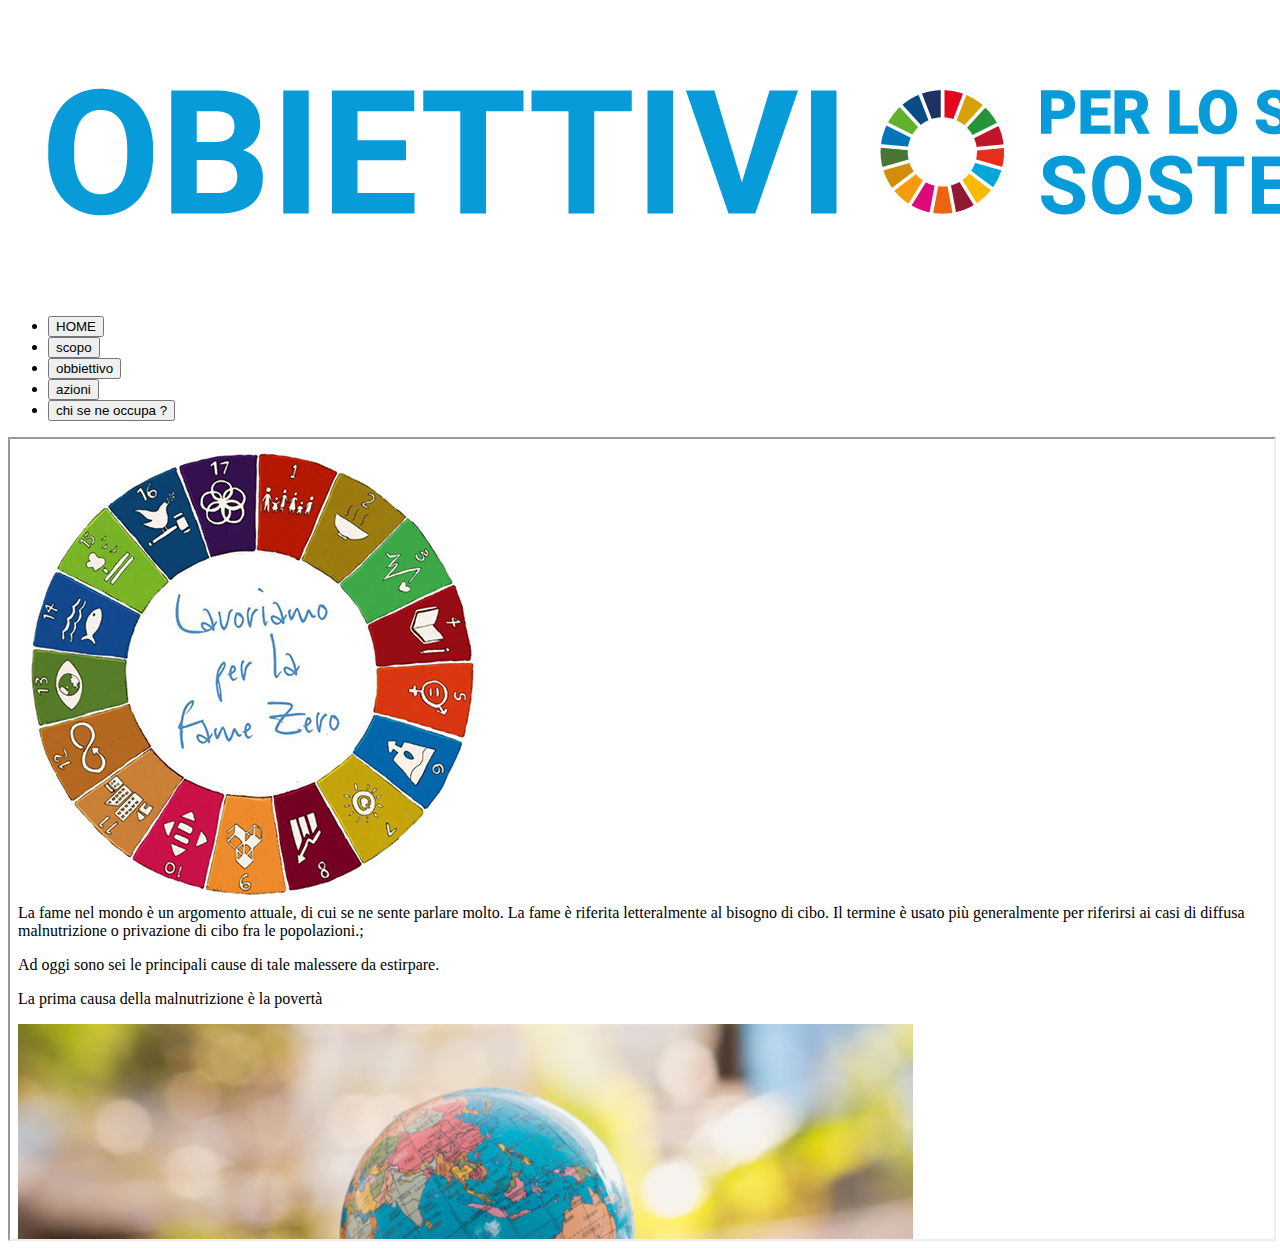
==== pgs/index.html @ 2da9a928 "prova5" ====
<!DOCTYPE html>
<html>
<head>
<meta name="viewport" content="width=device-width, initial-scale=1.0">
<link rel="stylesheet" href="/css/style.css">
<script src="/js/script.js"></script>
</head>
<body>
  
  <div class="oggetto col-12">
    <img src="/png/IT-SDG-logo-Partner-use-Horizontal-RGB.png">
  </div>
  
  
  <div class="row">
    <div class="col-3 menu">
      <ul>
        <li><button onclick="buttonfuction1('home.html')" class="button"><span>HOME</span></button></li>
        <li><button onclick="buttonfuction2('scopo.html')"class="button"><span>scopo</span></button></li>
        <li><button onclick="buttonfuction3('obbiettivo.html')"class="button"><span>obbiettivo</span></button></li>
        <li><button onclick="buttonfuction4('azioni.html')"class="button"><span>azioni</span></button></li>
        <li><button onclick="buttonfuction5('occupa.html')"class="button"><span>chi se ne occupa ?</span></button></li>
      </ul>
    </div>
  
    <div class="col-9">
      <iframe id="myframe" src="/pgs/home.html" name="iframe_a" height="800px" width="100%" title="Iframe Example"></iframe>
      
     
    </div>
  </div>
  
  
  </body>
  </html>
</body>
</html>
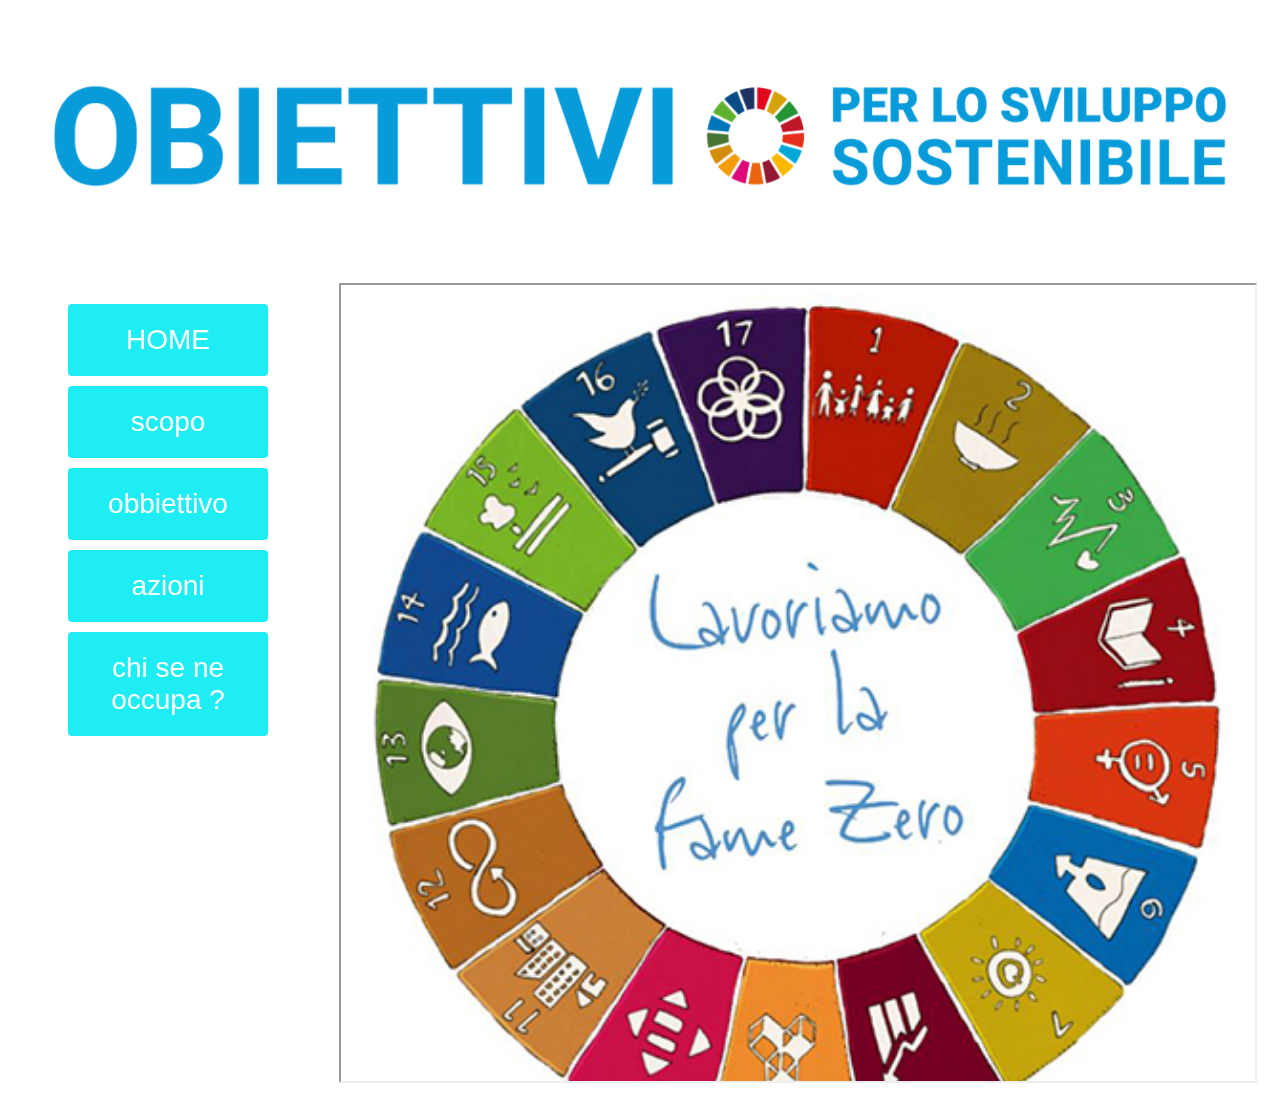
==== commit d5f5a88f: "test css" ====
--- a/pgs/index.html
+++ b/pgs/index.html
@@ -15,11 +15,10 @@
   <div class="row">
     <div class="col-3 menu">
       <ul>
-        <li><button onclick="buttonfuction1('home.html')" class="button"><span>HOME</span></button></li>
-        <li><button onclick="buttonfuction2('scopo.html')"class="button"><span>scopo</span></button></li>
-        <li><button onclick="buttonfuction3('obbiettivo.html')"class="button"><span>obbiettivo</span></button></li>
-        <li><button onclick="buttonfuction4('azioni.html')"class="button"><span>azioni</span></button></li>
-        <li><button onclick="buttonfuction5('occupa.html')"class="button"><span>chi se ne occupa ?</span></button></li>
+        <button onclick="buttonfuction1('home.html')" class="button"><span>HOME</span></button>
+        <button onclick="buttonfuction2('scopo.html')"class="button"><span>scopo</span></button>
+        <button onclick="buttonfuction3('obbiettivo.html')"class="button"><span>obbiettivo</span></button>        <button onclick="buttonfuction4('azioni.html')"class="button"><span>azioni</span></button></li>
+        <button onclick="buttonfuction5('occupa.html')"class="button"><span>chi se ne occupa ?</span></button>
       </ul>
     </div>
   
--- a/css/style.css
+++ b/css/style.css
@@ -0,0 +1,141 @@
+* {
+    box-sizing: border-box;
+  }
+  
+  .row::after {
+    content: "";
+    clear: both;
+    display: table;
+  }
+  
+  /* For mobile phones: */
+[class*="col-"] {
+  width: 100%;
+  float:left;
+  padding: 15px;
+}
+
+
+  
+  html {
+    font-family: "Lucida Sans", sans-serif;
+  }
+  
+  .header {
+    background-color: rgba(161, 30, 30, 0.829);
+    color: #ffffff;
+    padding: 15px;
+  }
+  
+  
+  button {
+    border-radius: 4px;
+    background-color: #1eedf4;
+    border: none;
+    color: #FFFFFF;
+    text-align: center;
+    font-size: 28px;
+    padding: 20px;
+    width: 200px;
+    transition: all 0.5s;
+    cursor: pointer;
+    margin: 5px;
+  }
+  
+  .button span {
+    cursor: pointer;
+    display: inline-block;
+    position: relative;
+    transition: 0.5s;
+  }
+  
+  .button span:after {
+    content: '\00bb';
+    position: absolute;
+    opacity: 0;
+    top: 0;
+    right: -20px;
+    transition: 0.5s;
+  }
+  
+  .button:hover span {
+    padding-right: 25px;
+  }
+  
+  .button:hover span:after {
+    opacity: 1;
+    right: 0;
+  }
+  
+  .oggetto1{
+    width:100%
+  }
+  .oggetto2{
+    width:100%
+  }
+  .oggetto3{
+    width:60%;
+    
+  }
+  .oggetto4{
+    width:60%;
+  }
+  .oggetto5{
+    width:60%;
+  }
+  .oggetto6{
+    width:60%
+  }
+  div.absolute {
+    float: left;
+    top: 80px;
+    right: 0;
+    width: 300px;
+    height: 220px;
+    border: 3px solid #1eedf4;;
+    background-color: #f4b01e;
+  }
+  .oggetto{
+    position: sticky;
+    top:0;
+  }
+  img{
+    width:100%
+    
+  }
+  
+  @media only screen and (min-width: 600px) {
+    div.absolute {float: right;}
+    /* For tablets: */
+    .col-s-1 {width: 8.33%;}
+    .col-s-2 {width: 16.66%;}
+    .col-s-3 {width: 25%;}
+    .col-s-4 {width: 33.33%;}
+    .col-s-5 {width: 41.66%;}
+    .col-s-6 {width: 50%;}
+    .col-s-7 {width: 58.33%;}
+    .col-s-8 {width: 66.66%;}
+    .col-s-9 {width: 75%;}
+    .col-s-10 {width: 83.33%;}
+    .col-s-11 {width: 91.66%;}
+    .col-s-12 {width: 100%;}
+  
+    
+  }
+  @media only screen and (min-width: 1053px) {
+    /* For desktop: */
+    .col-1 {width: 8.33%;}
+    .col-2 {width: 16.66%;}
+    .col-3 {width: 25%;}
+    .col-4 {width: 33.33%;}
+    .col-5 {width: 41.66%;}
+    .col-6 {width: 50%;}
+    .col-7 {width: 58.33%;}
+    .col-8 {width: 66.66%;}
+    .col-9 {width: 75%;}
+    .col-10 {width: 83.33%;}
+    .col-11 {width: 91.66%;}
+    .col-12 {width: 100%;}
+  }
+
+
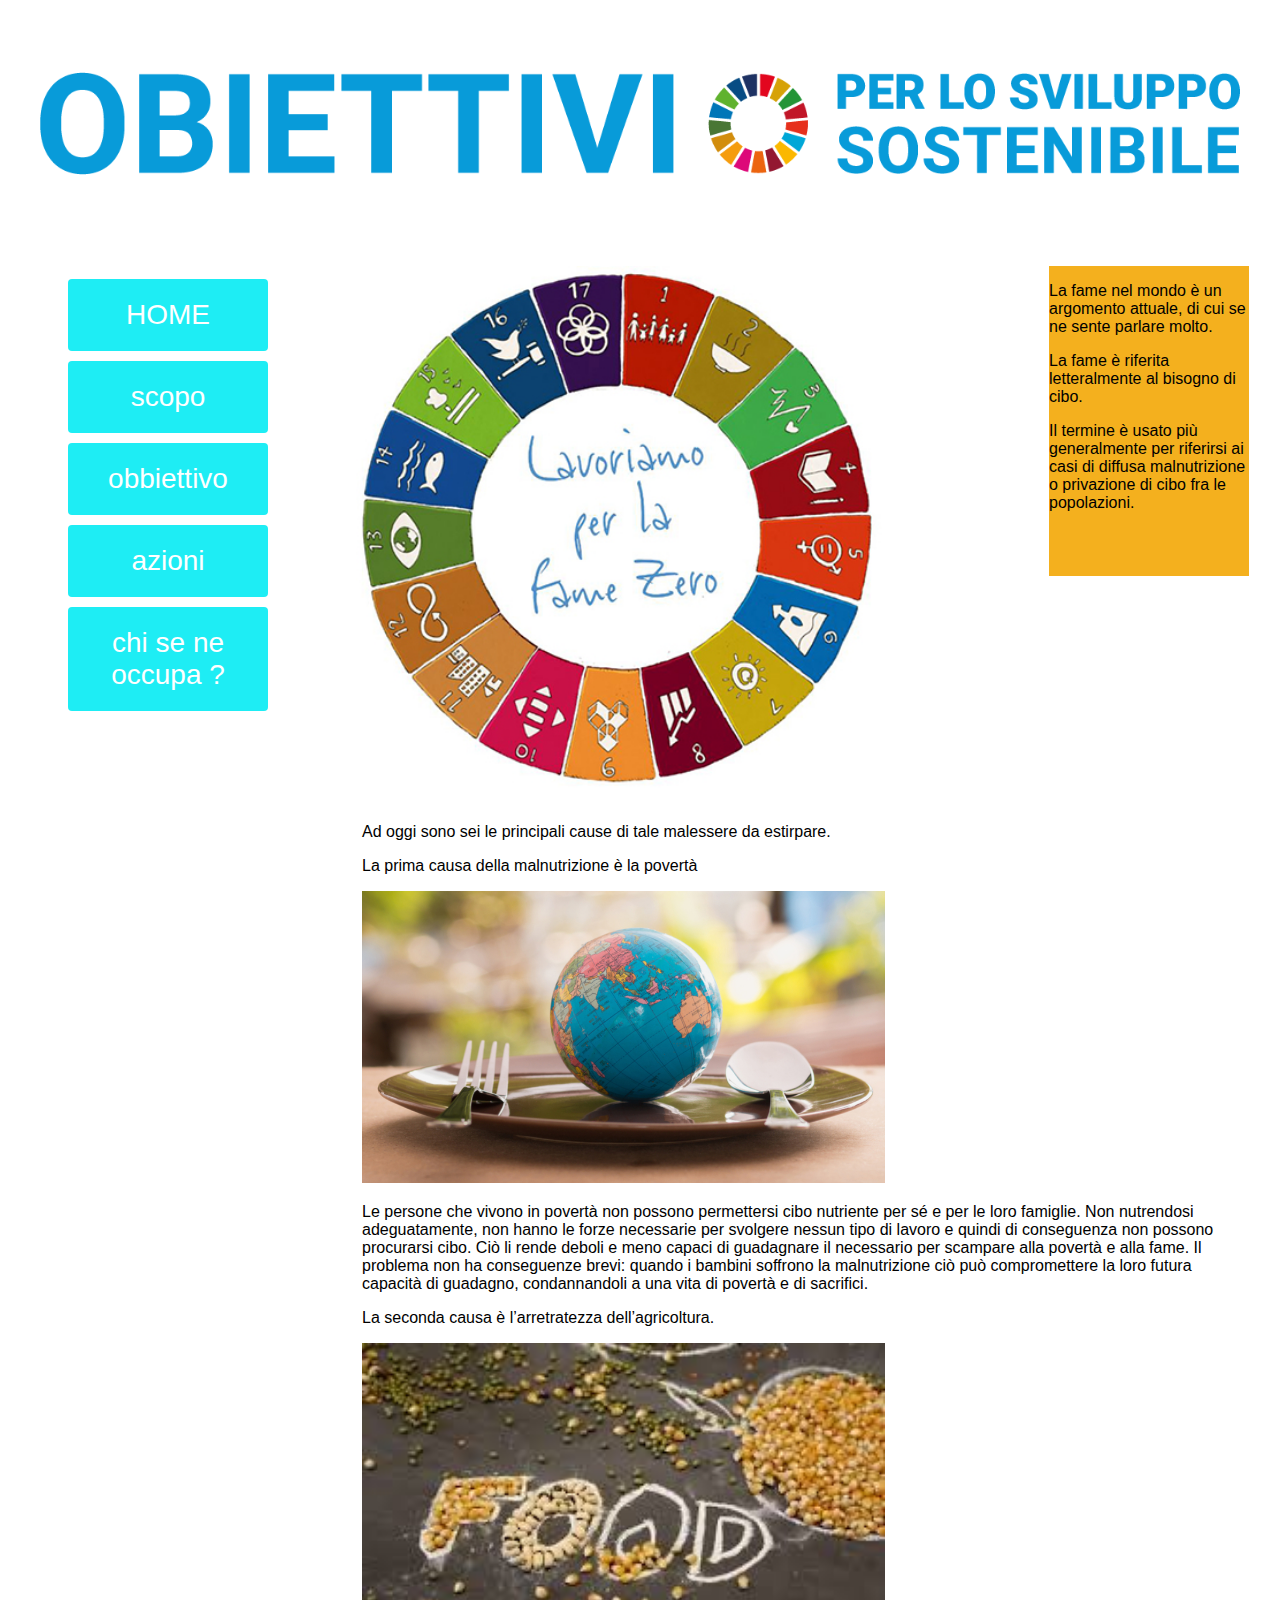
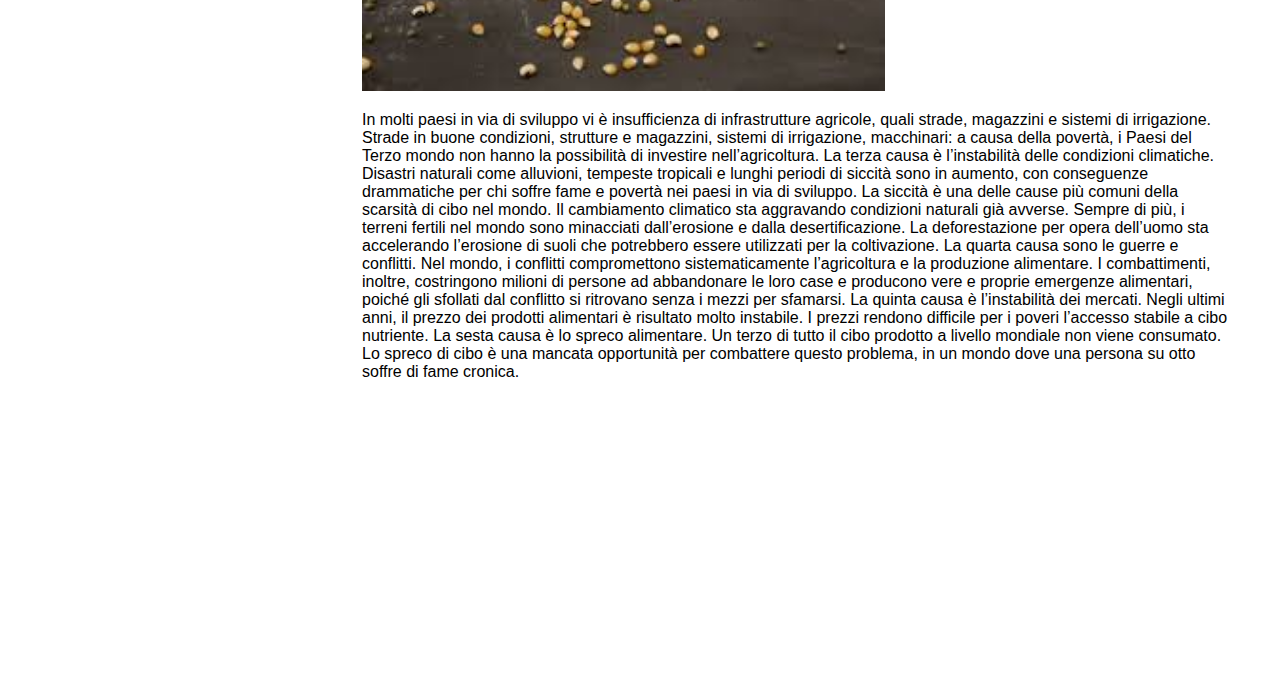
==== commit 35eb3768: "prova12" ====
--- a/pgs/index.html
+++ b/pgs/index.html
@@ -7,23 +7,23 @@
 </head>
 <body>
   
-  <div class="oggetto col-12">
+  <head class="oggetto col-12">
     <img src="/png/IT-SDG-logo-Partner-use-Horizontal-RGB.png">
-  </div>
+  </head>
   
   
   <div class="row">
-    <div class="col-3 menu">
+    <nav class="col-3 menu">
       <ul>
         <button onclick="buttonfuction1('home.html')" class="button"><span>HOME</span></button>
         <button onclick="buttonfuction2('scopo.html')"class="button"><span>scopo</span></button>
         <button onclick="buttonfuction3('obbiettivo.html')"class="button"><span>obbiettivo</span></button>        <button onclick="buttonfuction4('azioni.html')"class="button"><span>azioni</span></button></li>
         <button onclick="buttonfuction5('occupa.html')"class="button"><span>chi se ne occupa ?</span></button>
       </ul>
-    </div>
+    </nav>
   
     <div class="col-9">
-      <iframe id="myframe" src="/pgs/home.html" name="iframe_a" height="800px" width="100%" title="Iframe Example"></iframe>
+      <iframe id="myframe" src="/pgs/home.html" name="iframe_a" height="2000px" width="100%" title="Iframe Example"></iframe>
       
      
     </div>
--- a/css/style.css
+++ b/css/style.css
@@ -19,12 +19,6 @@
   
   html {
     font-family: "Lucida Sans", sans-serif;
-  }
-  
-  .header {
-    background-color: rgba(161, 30, 30, 0.829);
-    color: #ffffff;
-    padding: 15px;
   }
   
   
@@ -66,12 +60,12 @@
     opacity: 1;
     right: 0;
   }
-  
+  /**/
   .oggetto1{
-    width:100%
+    width:60%
   }
   .oggetto2{
-    width:100%
+    width:60%
   }
   .oggetto3{
     width:60%;
@@ -86,22 +80,52 @@
   .oggetto6{
     width:60%
   }
+  .oggetto7{
+    width:20%;
+    
+  }
+  .oggetto8{
+    width:20%;
+  }
+  .oggetto9{
+    width:20%;
+  }
+  .oggetto10{
+    width:20%;
+  }
+  .oggetto11{
+    width:20%;
+  }
+  .oggetto12{
+    width:20%;
+  }
+  .oggetto13{
+    width:20%;
+  }
+  .oggetto14{
+    width:20%;
+  }
+  .oggetto15{
+    width:20%;
+  }
+  .oggetto16{
+    width:20%
+  }
   div.absolute {
     float: left;
     top: 80px;
     right: 0;
-    width: 300px;
-    height: 220px;
-    border: 3px solid #1eedf4;;
+    width: 200px;
+    height: 310px;
     background-color: #f4b01e;
   }
-  .oggetto{
-    position: sticky;
-    top:0;
-  }
+  
   img{
     width:100%
     
+  }
+  iframe{
+    border-style: none;
   }
   
   @media only screen and (min-width: 600px) {
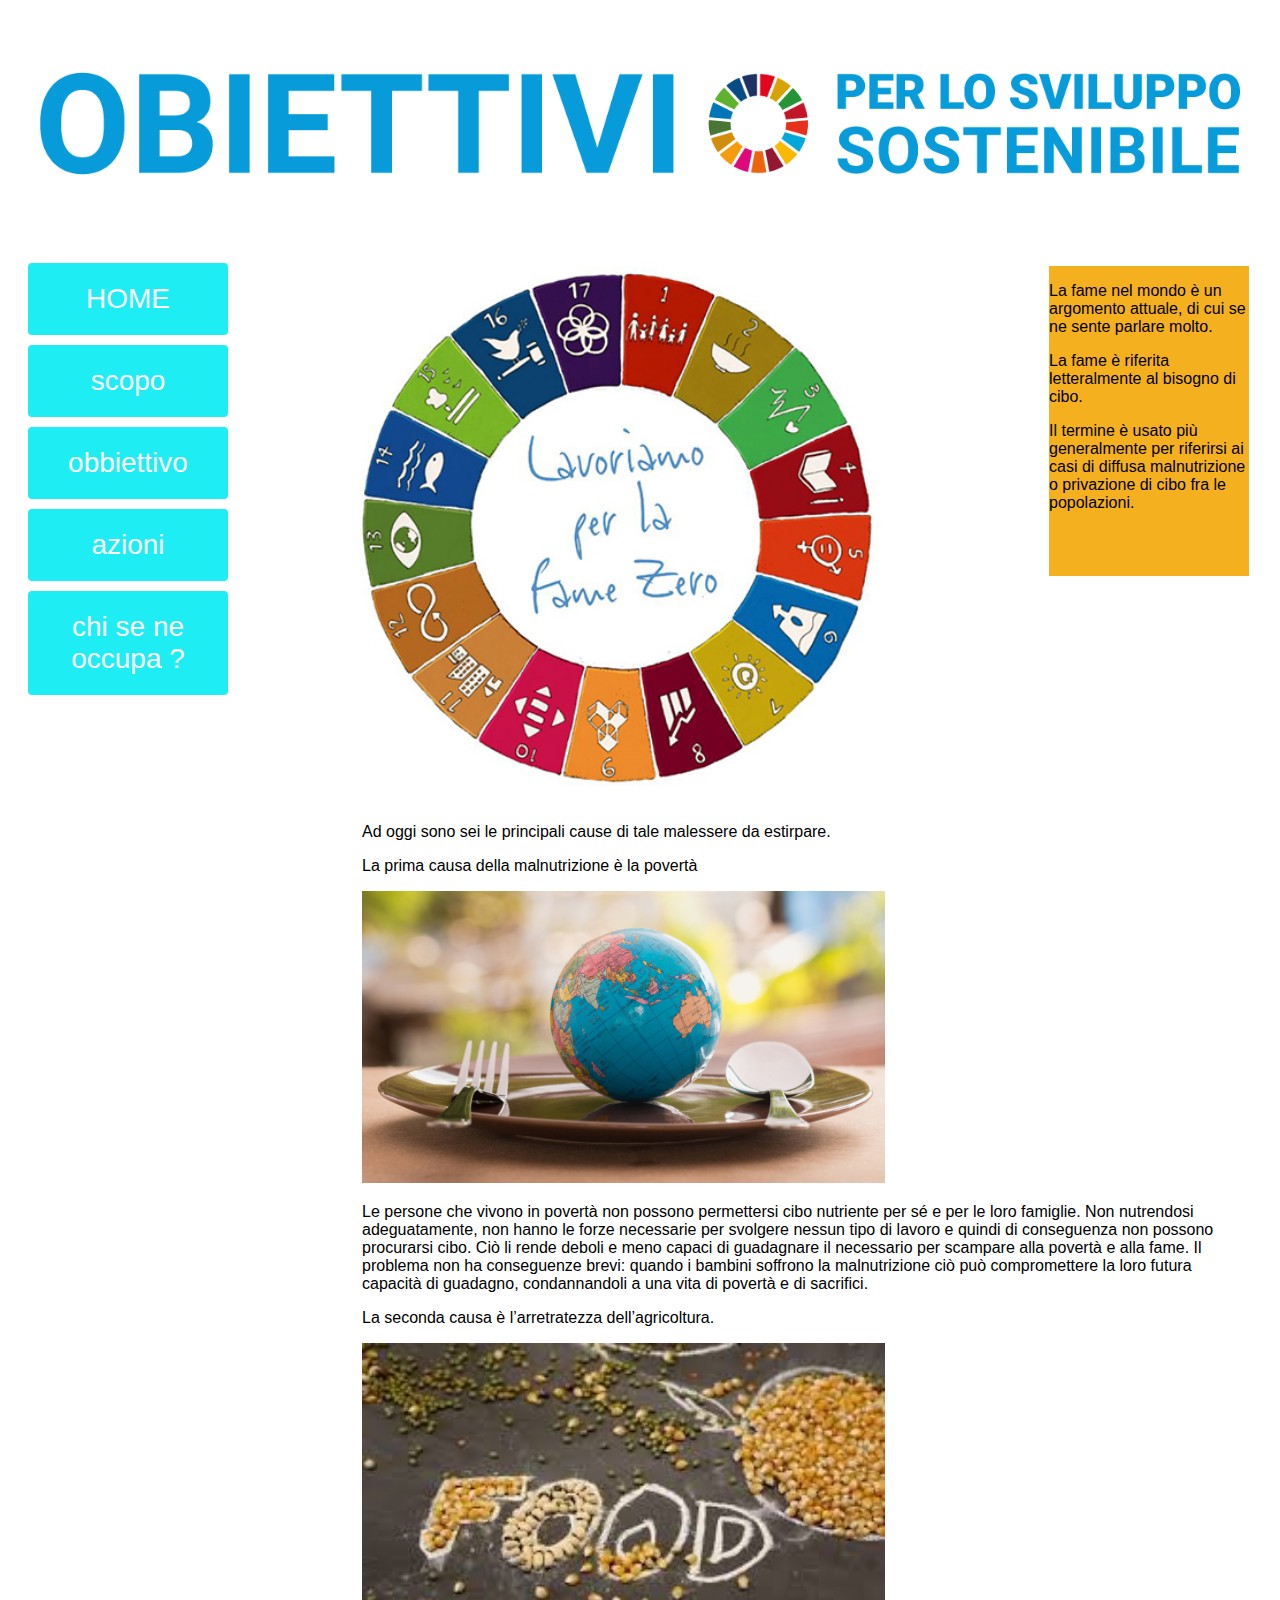
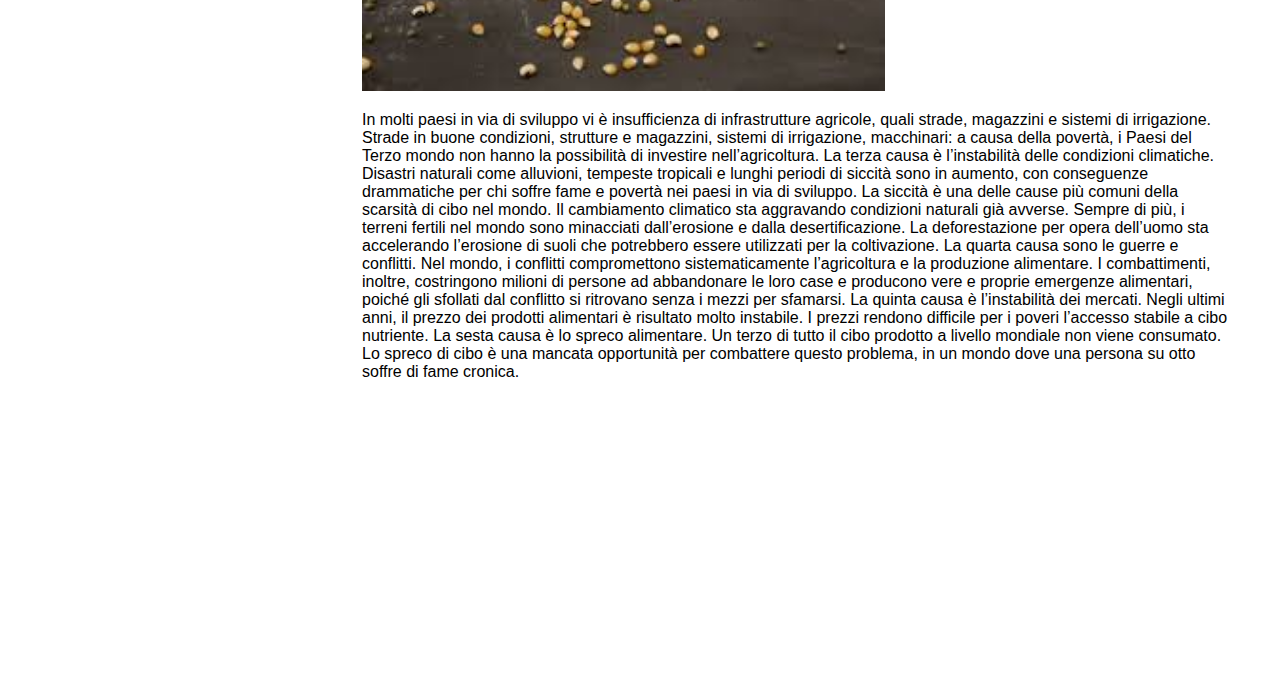
==== commit 0a956d03: "prova13" ====
--- a/pgs/index.html
+++ b/pgs/index.html
@@ -14,12 +14,18 @@
   
   <div class="row">
     <nav class="col-3 menu">
-      <ul>
+      
         <button onclick="buttonfuction1('home.html')" class="button"><span>HOME</span></button>
+        <div class="line"></div>
         <button onclick="buttonfuction2('scopo.html')"class="button"><span>scopo</span></button>
-        <button onclick="buttonfuction3('obbiettivo.html')"class="button"><span>obbiettivo</span></button>        <button onclick="buttonfuction4('azioni.html')"class="button"><span>azioni</span></button></li>
+        <div class="line"></div>
+        <button onclick="buttonfuction3('obbiettivo.html')"class="button"><span>obbiettivo</span></button>
+        <div class="line"></div>
+        <button onclick="buttonfuction4('azioni.html')"class="button"><span>azioni</span></button></li>
+        <div class="line"></div>
         <button onclick="buttonfuction5('occupa.html')"class="button"><span>chi se ne occupa ?</span></button>
-      </ul>
+        <div class="line"></div>
+      
     </nav>
   
     <div class="col-9">
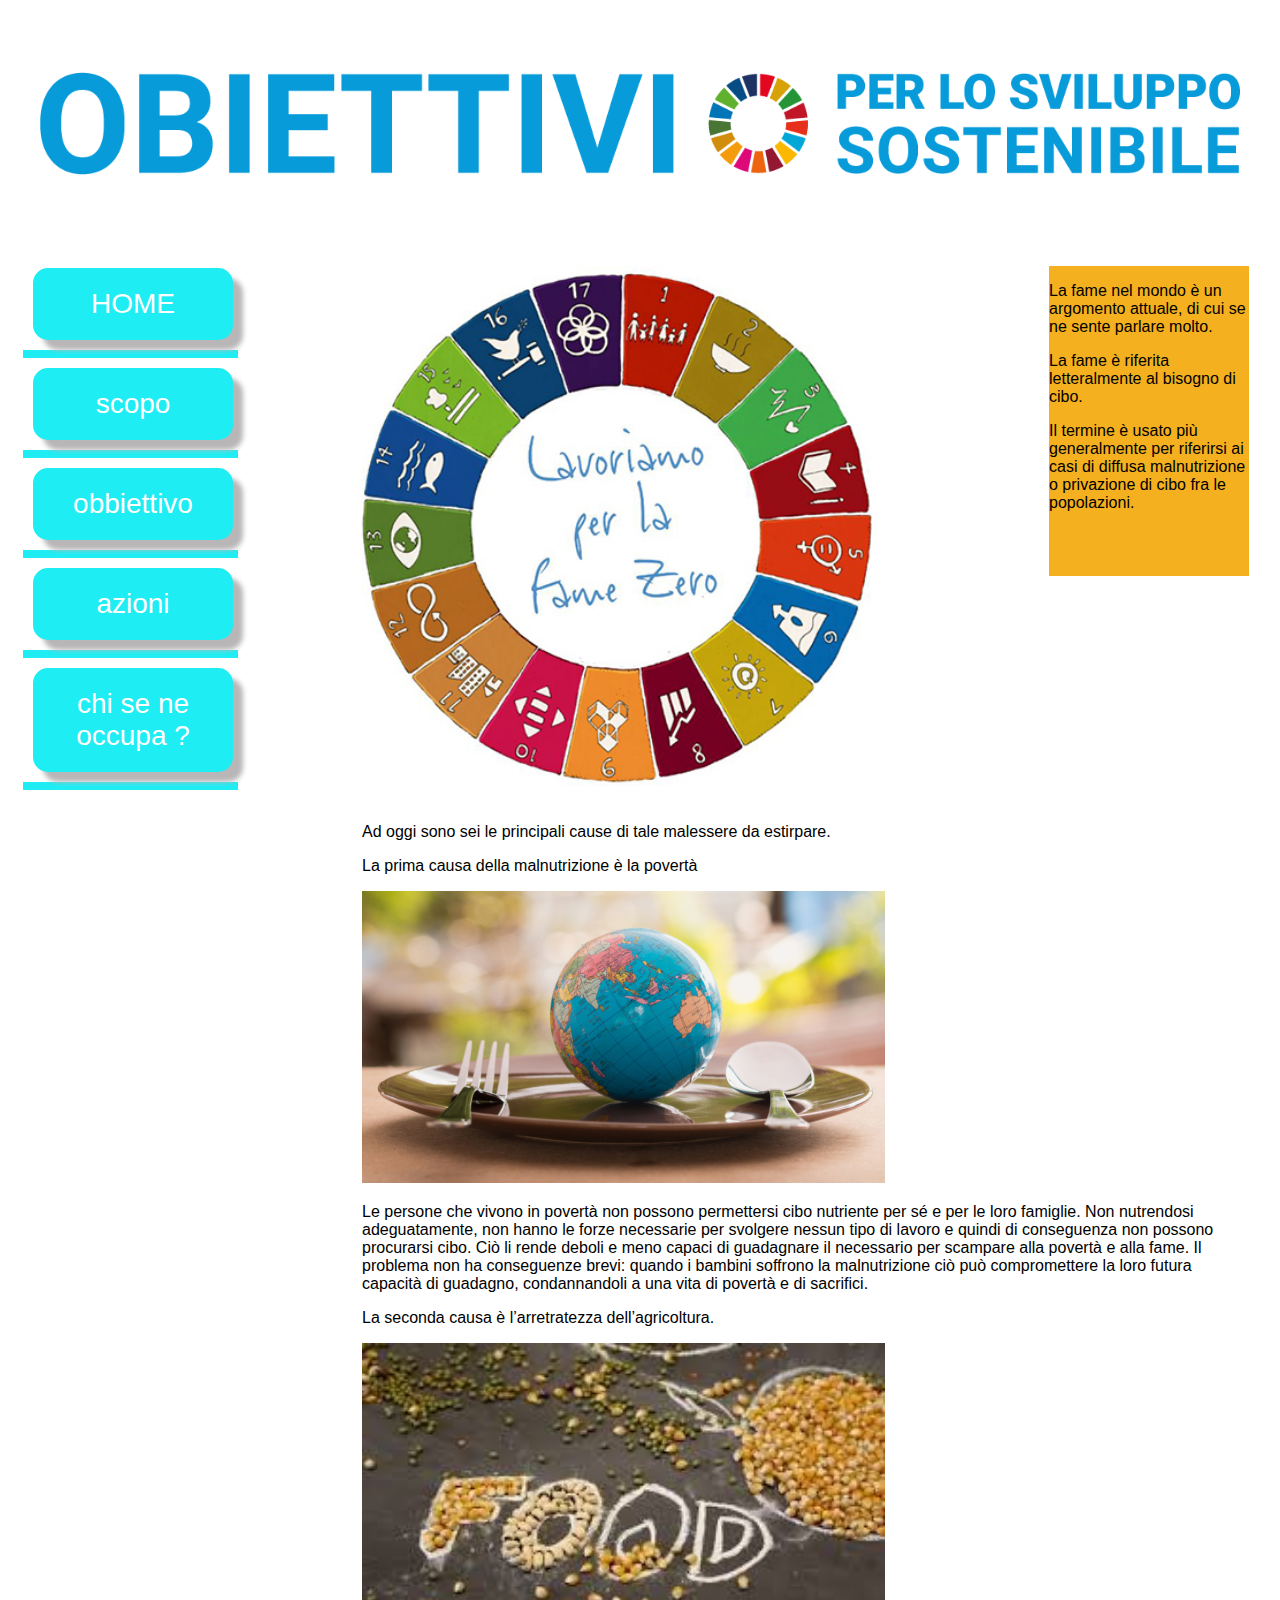
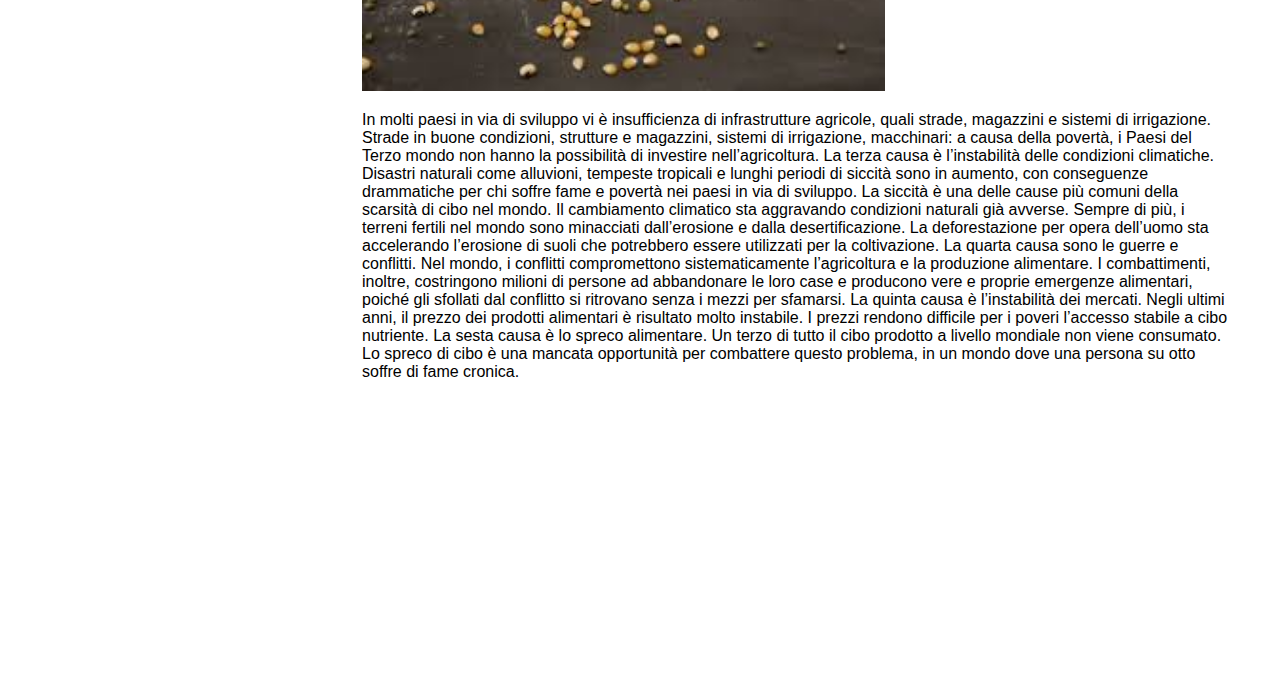
==== commit a931c76a: "prova14" ====
--- a/pgs/index.html
+++ b/pgs/index.html
@@ -4,6 +4,8 @@
 <meta name="viewport" content="width=device-width, initial-scale=1.0">
 <link rel="stylesheet" href="/css/style.css">
 <script src="/js/script.js"></script>
+<link rel="icon" href="/png/home-page.png" type="image/png">
+<title>HOME</title>
 </head>
 <body>
   
@@ -14,6 +16,7 @@
   
   <div class="row">
     <nav class="col-3 menu">
+      
       
         <button onclick="buttonfuction1('home.html')" class="button"><span>HOME</span></button>
         <div class="line"></div>
--- a/css/style.css
+++ b/css/style.css
@@ -23,17 +23,19 @@
   
   
   button {
-    border-radius: 4px;
+    border-radius: 15px;
     background-color: #1eedf4;
     border: none;
+    box-shadow: 10px 10px 5px #b8b6b6;
     color: #FFFFFF;
     text-align: center;
     font-size: 28px;
     padding: 20px;
     width: 200px;
     transition: all 0.5s;
-    cursor: pointer;
-    margin: 5px;
+    cursor:default;
+    margin: 10px;
+    
   }
   
   .button span {
@@ -41,6 +43,9 @@
     display: inline-block;
     position: relative;
     transition: 0.5s;
+    
+   
+   
   }
   
   .button span:after {
@@ -50,15 +55,46 @@
     top: 0;
     right: -20px;
     transition: 0.5s;
-  }
+       
+    
+  }
+  
   
   .button:hover span {
     padding-right: 25px;
+    animation: rotate_effect 5s infinite ease-in-out;
+    
   }
   
   .button:hover span:after {
     opacity: 1;
     right: 0;
+    
+    
+    
+  }
+  @keyframes rotate_effect{
+    0%{transform: rotate(0deg); }
+    20%{transform: rotate(0deg); }
+    40%{transform: rotate(10deg); }
+    60%{transform: rotate(-10deg); }
+    80%{transform: rotate(0deg); }
+    100%{transform: rotate(0deg); }
+  }
+  .line{
+    width:75%;
+    height:8px;
+    background: #1eedf4;
+    animation:line_grow 5s infinite ease-in-out;
+
+    
+  }
+  @keyframes line_grow{
+    0%{width: 0%;}
+    50%{width:100%;opacity: 1;}
+    75%{width:100%;opacity: 0;}
+
+    100%{width:0%;}
   }
   /**/
   .oggetto1{
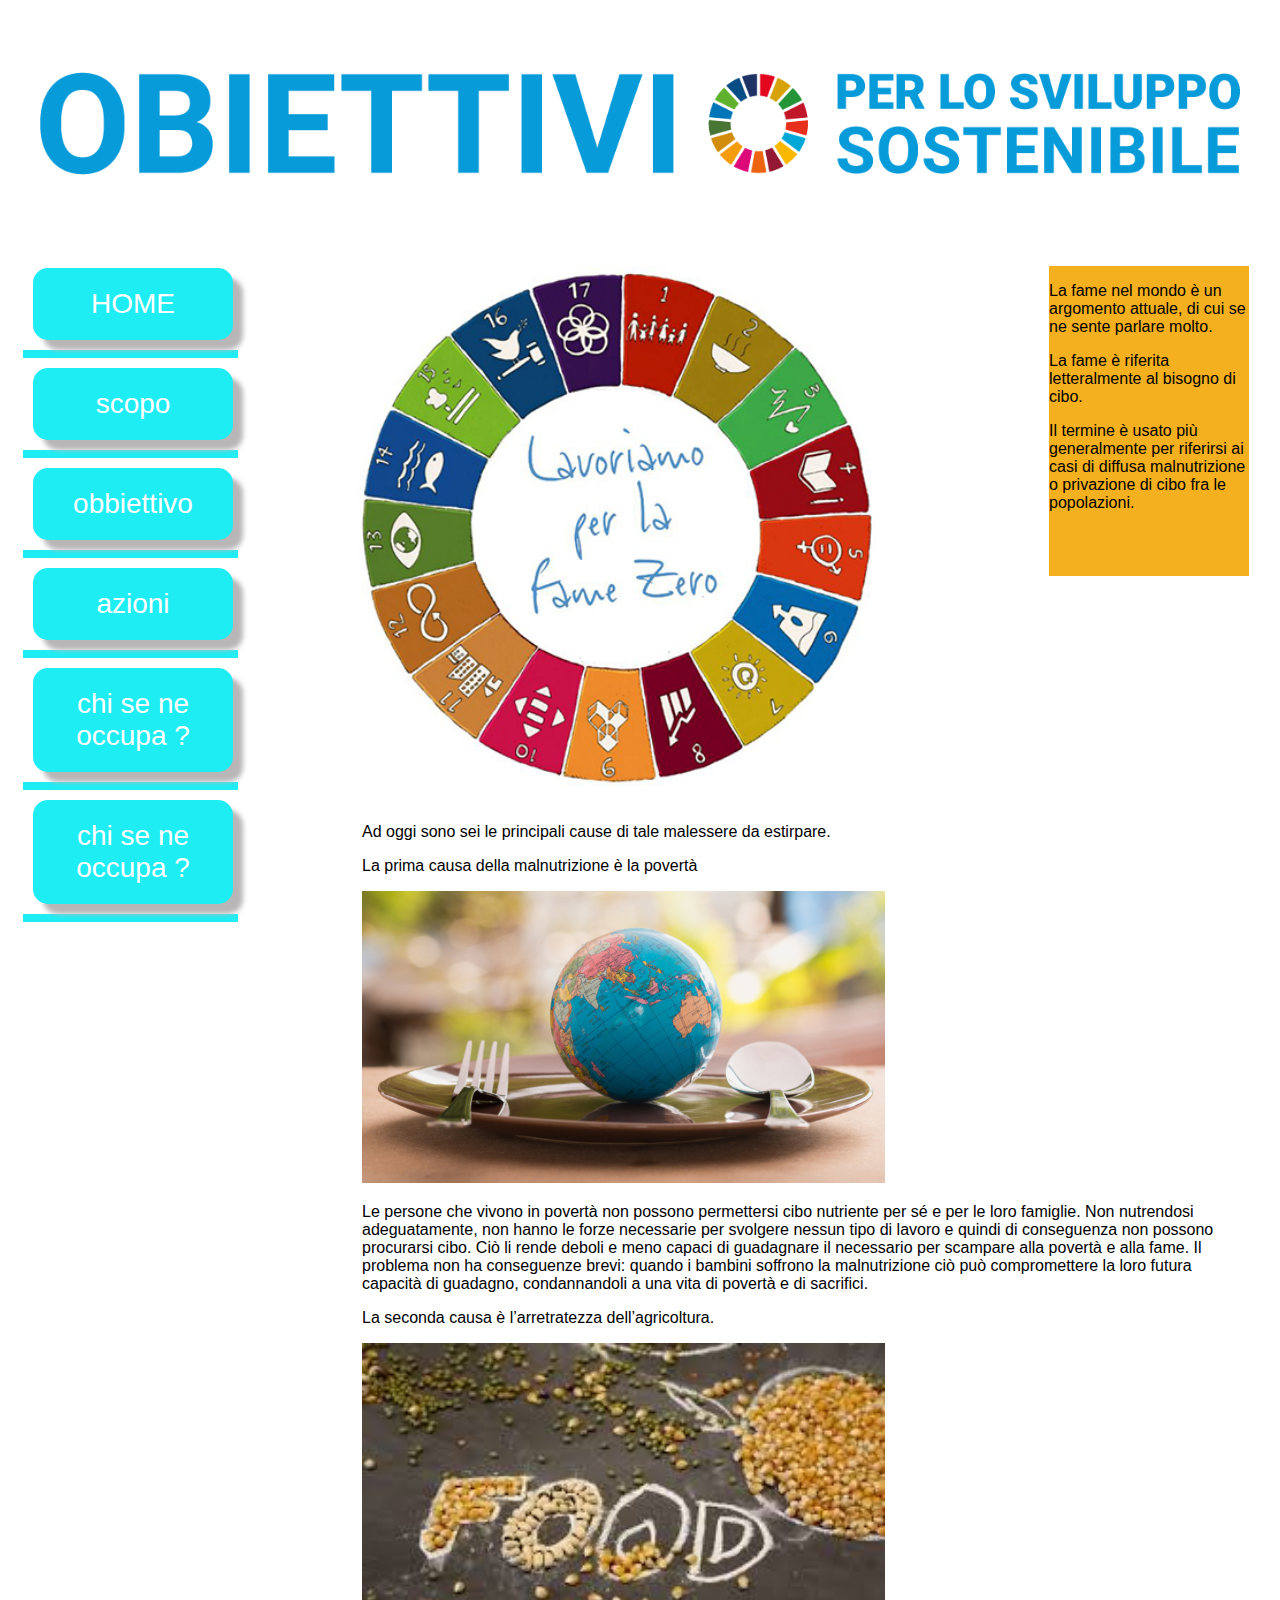
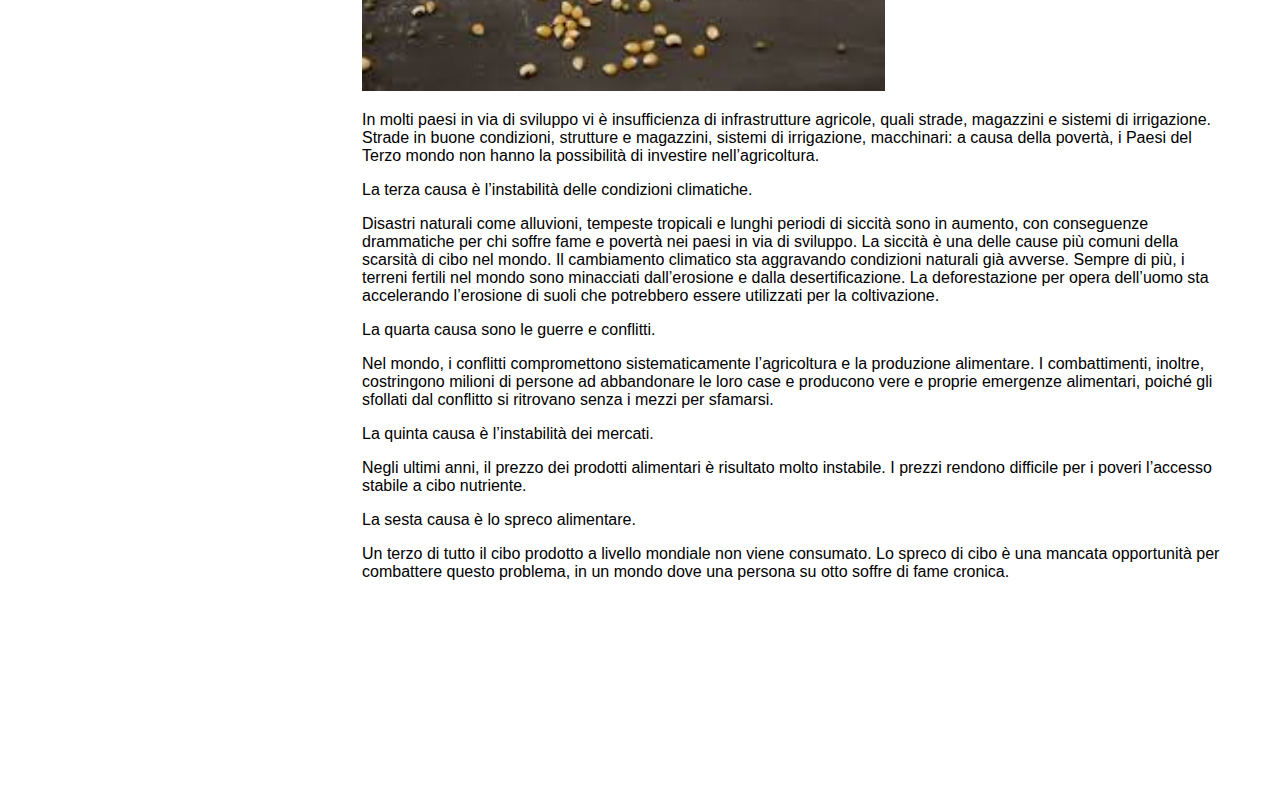
==== commit 2dbe45b6: "prova15" ====
--- a/pgs/index.html
+++ b/pgs/index.html
@@ -28,11 +28,12 @@
         <div class="line"></div>
         <button onclick="buttonfuction5('occupa.html')"class="button"><span>chi se ne occupa ?</span></button>
         <div class="line"></div>
-      
+        <button onclick="buttonfuction6('struttura.html')"class="button"><span>chi se ne occupa ?</span></button>
+        <div class="line"></div>
     </nav>
   
     <div class="col-9">
-      <iframe id="myframe" src="/pgs/home.html" name="iframe_a" height="2000px" width="100%" title="Iframe Example"></iframe>
+      <iframe id="myframe" src="/pgs/home.html" name="iframe_a" height="2100px" width="100%" title="Iframe Example"></iframe>
       
      
     </div>
